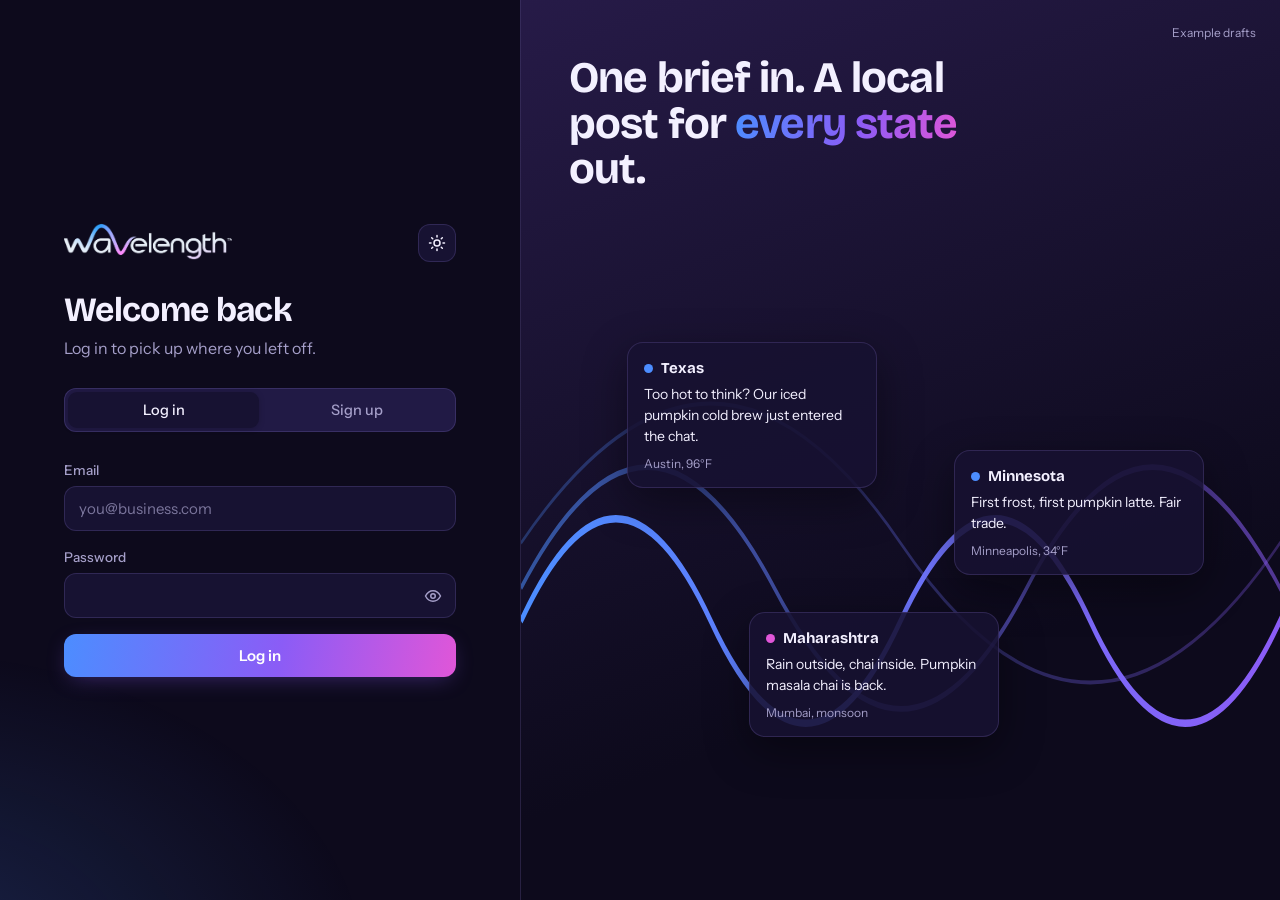
==== src/frontend/app.html @ 8ab07686 "changed ui, added login/logout" ====
<!DOCTYPE html>
<html lang="en" data-theme="dark">
<head>
<meta charset="UTF-8" />
<meta name="viewport" content="width=device-width, initial-scale=1" />
<title>Wavelength</title>
<link rel="preconnect" href="https://fonts.googleapis.com">
<link rel="preconnect" href="https://fonts.gstatic.com" crossorigin>
<link href="https://fonts.googleapis.com/css2?family=Bricolage+Grotesque:opsz,wght@12..96,200..800&family=Instrument+Sans:wght@400;500;600&family=JetBrains+Mono:wght@400;500&display=swap" rel="stylesheet">
<link rel="stylesheet" href="styles.css">
<script src="js/common.js"></script>
</head>
<body class="app">
<div class="shell">

  <!-- ============ LEFT: chat ============ -->
  <aside class="chat">
    <header class="chat-head">
      <a class="brand" href="app.html" aria-label="Wavelength">
        <span class="logo-crop"><img src="assets/logo.png" alt="Wavelength"
          onerror="this.parentNode.outerHTML='<span class=&quot;wordmark-text&quot;>Wavelength</span>'" /></span>
      </a>
      <div class="right">
        <button class="icon-btn theme-toggle" type="button" aria-label="Switch between dark and light theme">
          <svg class="sun" viewBox="0 0 24 24" fill="none" stroke="currentColor" stroke-width="2" stroke-linecap="round"><circle cx="12" cy="12" r="4"/><path d="M12 2v2M12 20v2M4.9 4.9l1.4 1.4M17.7 17.7l1.4 1.4M2 12h2M20 12h2M4.9 19.1l1.4-1.4M17.7 6.3l1.4-1.4"/></svg>
          <svg class="moon" viewBox="0 0 24 24" fill="none" stroke="currentColor" stroke-width="2" stroke-linecap="round" stroke-linejoin="round"><path d="M21 12.8A9 9 0 1 1 11.2 3a7 7 0 0 0 9.8 9.8z"/></svg>
        </button>
        <div class="profile-menu">
          <button class="icon-btn avatar" id="profile-icon-btn" type="button" aria-haspopup="true" aria-label="Account menu"><span id="avatar-letter">W</span></button>
          <div class="profile-dropdown" id="profile-dropdown">
            <div class="who"><b id="brand-name-display">Account</b><span id="email-display"></span></div>
            <a href="profile.html">Brand settings</a>
            <button id="logout-btn" type="button">Log out</button>
          </div>
        </div>
      </div>
    </header>

    <div class="messages" id="messages" aria-live="polite"></div>

    <form class="composer" id="composer" autocomplete="off">
      <div class="attachments" id="attachments"></div>
      <textarea id="prompt" rows="1" placeholder="What should we post about?" aria-label="Message"></textarea>
      <div class="composer-row">
        <button class="icon-btn" id="attach-btn" type="button" title="Add past posts as style examples (.txt, .md or .csv)" aria-label="Attach a file of past posts">
          <svg viewBox="0 0 24 24" fill="none" stroke="currentColor" stroke-width="2" stroke-linecap="round" stroke-linejoin="round"><path d="M21.4 11.1l-9.2 9.2a6 6 0 0 1-8.5-8.5l9.2-9.2a4 4 0 0 1 5.7 5.7l-9.2 9.2a2 2 0 0 1-2.8-2.8l8.5-8.5"/></svg>
        </button>
        <input type="file" id="file-input" accept=".txt,.md,.csv,text/plain,text/markdown,text/csv" multiple hidden />
        <div class="seg" id="content-type" role="radiogroup" aria-label="Content type">
          <button type="button" data-type="caption" aria-pressed="true">Caption</button>
          <button type="button" data-type="notification" aria-pressed="false">Notification</button>
          <button type="button" data-type="meme" aria-pressed="false">Meme</button>
        </div>
        <button class="send" id="send-btn" type="submit" aria-label="Send">
          <svg viewBox="0 0 24 24" fill="none" stroke="currentColor" stroke-width="2.2" stroke-linecap="round" stroke-linejoin="round"><path d="M12 19V5M5 12l7-7 7 7"/></svg>
        </button>
      </div>
    </form>
  </aside>

  <!-- ============ RIGHT: agent loop + results ============ -->
  <main class="stage-col">
    <section class="stage" id="stage">
      <div class="stage-top">
        <h2>Agent loop</h2>
        <span class="status" id="status" data-s="idle">Standing by</span>
      </div>
      <div class="loop-wrap">
        <svg id="loop" viewBox="0 0 900 290" role="img" aria-label="The steps the agent runs for every brief"></svg>
      </div>
      <div class="caption" id="caption" aria-live="polite">
        <h3 id="cap-title"></h3>
        <p id="cap-text"></p>
        <p class="cap-hint" id="cap-hint">Send a brief in the chat to run this for every state you promote in.</p>
      </div>
    </section>

    <details class="trace" id="trace" open>
      <summary>Run log</summary>
      <div class="trace-log" id="trace-log"></div>
    </details>

    <section class="results" id="results" aria-label="Drafts by state"></section>
    <div class="note" id="pipeline-note"></div>

    <section class="email-section" id="email-section" hidden>
      <h2>Send an update</h2>
      <p class="sub">Turns your selected drafts into one email for you to review.</p>
      <button class="btn-ghost" id="draft-email-btn" type="button">Draft email from selected taglines</button>

      <div class="email-draft-box" id="email-draft-box" hidden style="margin-top:16px">
        <div class="field">
          <label for="email-subject">Subject</label>
          <input id="email-subject" />
        </div>
        <div class="field">
          <label for="email-body">Body</label>
          <textarea id="email-body" rows="8"></textarea>
        </div>
        <div class="inline-note" id="email-draft-note"></div>
        <button class="btn" id="send-email-btn" type="button">Approve &amp; send</button>
        <div class="inline-note" id="email-send-note"></div>
      </div>
    </section>
  </main>
</div>

<script src="js/app.js"></script>
</body>
</html>
---- src/frontend/styles.css ----
/* ==========================================================================
   Wavelength — design tokens
   Dark is the default; [data-theme="light"] overrides. Theme is set on <html>
   by js/common.js before first paint.
   ========================================================================== */
:root, [data-theme="dark"] {
  --bg: #0D0A1C;
  --surface: #171232;
  --surface-2: #211A45;
  --line: rgba(170, 150, 255, .17);
  --text: #F3F0FF;
  --muted: #A59FC9;
  --blue: #4C8DFF;
  --violet: #8B5CF6;
  --magenta: #E056D8;
  --accent: var(--violet);
  --glow: rgba(139, 92, 246, .38);
  --ok: #5EEAA8;
  --warn: #FFC46B;
  --bad: #FF7A8A;
  --shadow: 0 14px 44px rgba(0, 0, 0, .4);
  --grad: linear-gradient(100deg, var(--blue), var(--violet) 55%, var(--magenta));
  color-scheme: dark;
}
[data-theme="light"] {
  --bg: #F6F4FF;
  --surface: #FFFFFF;
  --surface-2: #F1EDFF;
  --line: rgba(80, 55, 170, .15);
  --text: #1A1433;
  --muted: #655E8C;
  --blue: #2F6FE8;
  --violet: #7C4FD8;
  --magenta: #C13FC7;
  --glow: rgba(124, 79, 216, .24);
  --ok: #10996A;
  --warn: #A96A0F;
  --bad: #CF3049;
  --shadow: 0 12px 34px rgba(70, 45, 150, .13);
  color-scheme: light;
}
[data-country="India"] { --accent: var(--magenta); }

*, *::before, *::after { box-sizing: border-box; }
[hidden] { display: none !important; }
html, body { height: 100%; }
body {
  margin: 0;
  background: var(--bg);
  color: var(--text);
  font-family: 'Instrument Sans', system-ui, sans-serif;
  line-height: 1.5;
  -webkit-font-smoothing: antialiased;
}
body::before {
  content: "";
  position: fixed; inset: 0; z-index: -1; pointer-events: none;
  background:
    radial-gradient(900px 520px at 88% -10%, color-mix(in srgb, var(--violet) 26%, transparent), transparent 62%),
    radial-gradient(760px 520px at -8% 108%, color-mix(in srgb, var(--blue) 20%, transparent), transparent 62%);
}
h1, h2, h3 { font-family: 'Bricolage Grotesque', 'Instrument Sans', sans-serif; margin: 0; letter-spacing: -0.02em; }
button { font-family: inherit; color: inherit; }
:focus-visible { outline: 2px solid var(--accent); outline-offset: 2px; }

/* ---------- Logo (black-on-white PNG made theme-aware) ---------- */
.brand { display: inline-flex; text-decoration: none; color: var(--text); }
.logo-crop { position: relative; width: 168px; height: 40px; overflow: hidden; display: block; }
.logo-crop img { position: absolute; width: 186px; left: -9px; top: -25px; max-width: none; }
[data-theme="dark"] .logo-crop img { filter: invert(1) hue-rotate(180deg) saturate(1.3); mix-blend-mode: screen; }
[data-theme="light"] .logo-crop img { mix-blend-mode: multiply; }
.wordmark-text { font-family: 'Bricolage Grotesque', sans-serif; font-weight: 700; font-size: 24px; letter-spacing: -0.03em; background: var(--grad); -webkit-background-clip: text; background-clip: text; color: transparent; }

/* ---------- Buttons ---------- */
.btn {
  display: inline-flex; align-items: center; justify-content: center; gap: 8px;
  font-size: 15px; font-weight: 600;
  padding: 12px 20px; border: 0; border-radius: 12px;
  background: var(--grad); color: #fff; cursor: pointer;
  box-shadow: 0 6px 22px -6px var(--glow);
  transition: transform .15s ease, box-shadow .15s ease, opacity .15s;
}
.btn:hover { transform: translateY(-1px); box-shadow: 0 10px 28px -6px var(--glow); }
.btn:active { transform: translateY(0); }
.btn:disabled { opacity: .55; cursor: progress; transform: none; }
.btn.block { width: 100%; }
.btn-ghost {
  font-size: 13.5px; padding: 8px 14px; border-radius: 10px;
  background: var(--surface); border: 1px solid var(--line); color: var(--text); cursor: pointer;
  transition: border-color .15s, color .15s;
}
.btn-ghost:hover { border-color: var(--accent); color: var(--accent); }
.icon-btn {
  width: 38px; height: 38px; display: grid; place-items: center; flex: none;
  background: var(--surface); border: 1px solid var(--line); border-radius: 12px; cursor: pointer;
  transition: border-color .15s, transform .15s;
}
.icon-btn:hover { border-color: var(--accent); }
.icon-btn svg { width: 18px; height: 18px; }

/* Theme toggle: shows the icon of the theme you'd switch TO */
.theme-toggle .sun { display: none; }
[data-theme="dark"] .theme-toggle .sun { display: block; }
[data-theme="dark"] .theme-toggle .moon { display: none; }

/* ---------- Form fields ---------- */
.field { display: flex; flex-direction: column; gap: 6px; margin-bottom: 16px; }
.field > label { font-size: 13.5px; font-weight: 500; color: var(--muted); }
.field input, .field textarea, .field select {
  width: 100%; font-family: inherit; font-size: 15px; color: var(--text);
  padding: 12px 14px; background: var(--surface); border: 1px solid var(--line); border-radius: 12px;
  transition: border-color .15s, box-shadow .15s;
}
.field input::placeholder, .field textarea::placeholder { color: color-mix(in srgb, var(--muted) 70%, transparent); }
.field input:focus-visible, .field textarea:focus-visible { outline: none; border-color: var(--accent); box-shadow: 0 0 0 4px color-mix(in srgb, var(--accent) 22%, transparent); }
.field.invalid input { border-color: var(--bad); }
.field.invalid input:focus-visible { box-shadow: 0 0 0 4px color-mix(in srgb, var(--bad) 22%, transparent); }
.field.valid input { border-color: color-mix(in srgb, var(--ok) 60%, var(--line)); }
.field-msg { font-size: 13px; min-height: 0; color: var(--bad); display: none; }
.field.invalid .field-msg { display: block; }
.field-msg button { background: none; border: 0; padding: 0; color: var(--accent); text-decoration: underline; cursor: pointer; font-size: inherit; }
.input-wrap { position: relative; }
.input-wrap input { padding-right: 46px; }
.reveal-btn {
  position: absolute; right: 6px; top: 50%; transform: translateY(-50%);
  width: 34px; height: 34px; border: 0; border-radius: 8px; background: none; color: var(--muted); cursor: pointer;
  display: grid; place-items: center;
}
.reveal-btn:hover { color: var(--text); }
.reveal-btn svg { width: 18px; height: 18px; }
.form-error { color: var(--bad); font-size: 14px; margin: 0 0 14px; padding: 10px 12px; border-radius: 10px; background: color-mix(in srgb, var(--bad) 12%, transparent); border: 1px solid color-mix(in srgb, var(--bad) 35%, transparent); display: none; }
.form-error.show { display: block; }

/* ---------- Segmented control ---------- */
.seg { display: inline-flex; padding: 3px; gap: 2px; background: var(--surface-2); border: 1px solid var(--line); border-radius: 12px; }
.seg button {
  font-size: 13.5px; font-weight: 500; padding: 6px 12px; border: 0; border-radius: 9px;
  background: transparent; color: var(--muted); cursor: pointer; transition: background .15s, color .15s;
}
.seg button[aria-pressed="true"] { background: var(--surface); color: var(--text); box-shadow: 0 1px 6px rgba(0,0,0,.18); }
.seg.full { display: flex; }
.seg.full button { flex: 1; padding: 9px 12px; font-size: 14.5px; }

/* ==========================================================================
   Auth
   ========================================================================== */
.auth { min-height: 100vh; display: grid; grid-template-columns: minmax(360px, 520px) 1fr; }
.auth-side { display: flex; flex-direction: column; justify-content: center; padding: 40px clamp(24px, 5vw, 72px); gap: 28px; }
.auth-side h1 { font-size: 34px; font-weight: 700; line-height: 1.1; }
.auth-side .sub { color: var(--muted); margin: 8px 0 0; }
.auth-top { display: flex; align-items: center; justify-content: space-between; }
.auth-form { display: none; flex-direction: column; }
.auth-form.active { display: flex; }
.rules { list-style: none; margin: -4px 0 16px; padding: 0; display: grid; gap: 4px; font-size: 13px; color: var(--muted); }
.rules li { display: flex; align-items: center; gap: 8px; }
.rules li::before { content: ""; width: 14px; height: 14px; border-radius: 50%; border: 1.5px solid var(--line); flex: none; transition: all .15s; }
.rules li.ok { color: var(--text); }
.rules li.ok::before { background: var(--ok); border-color: var(--ok); box-shadow: inset 0 0 0 3px var(--surface); }
.meter { display: grid; grid-template-columns: repeat(4, 1fr); gap: 4px; margin: -4px 0 12px; }
.meter i { height: 4px; border-radius: 4px; background: var(--surface-2); transition: background .2s; }
.meter[data-score="1"] i:nth-child(-n+1) { background: var(--bad); }
.meter[data-score="2"] i:nth-child(-n+2) { background: var(--warn); }
.meter[data-score="3"] i:nth-child(-n+3) { background: var(--blue); }
.meter[data-score="4"] i:nth-child(-n+4) { background: var(--ok); }

.auth-art { position: relative; overflow: hidden; border-left: 1px solid var(--line); background: linear-gradient(160deg, color-mix(in srgb, var(--violet) 20%, var(--bg)), var(--bg) 70%); }
.auth-art h2 { position: absolute; left: 48px; top: 56px; max-width: 420px; font-size: clamp(30px, 3.4vw, 48px); line-height: 1.05; font-weight: 700; z-index: 2; }
.auth-art h2 span { background: var(--grad); -webkit-background-clip: text; background-clip: text; color: transparent; }
.waves { position: absolute; inset: auto 0 0 0; height: 62%; }
.waves svg { position: absolute; left: 0; bottom: 0; width: 200%; height: 100%; animation: drift 22s linear infinite; }
.waves svg:nth-child(2) { animation-duration: 34s; opacity: .55; bottom: 6%; }
.waves svg:nth-child(3) { animation-duration: 48s; opacity: .3; bottom: 14%; }
@keyframes drift { to { transform: translateX(-50%); } }
.float-card {
  position: absolute; z-index: 2; max-width: 250px; padding: 14px 16px;
  background: color-mix(in srgb, var(--surface) 88%, transparent); border: 1px solid var(--line);
  border-radius: 16px; box-shadow: var(--shadow); font-size: 14px;
  animation: bob 6s ease-in-out infinite;
}
.float-card b { display: flex; align-items: center; gap: 8px; font-family: 'Bricolage Grotesque', sans-serif; font-size: 15px; margin-bottom: 4px; }
.float-card b::before { content: ""; width: 9px; height: 9px; border-radius: 50%; background: var(--accent); }
.float-card.india { --accent: var(--magenta); }
.float-card.us { --accent: var(--blue); }
.float-card small { display: block; margin-top: 8px; color: var(--muted); font-size: 12px; }
.fc1 { left: 14%; top: 38%; }
.fc2 { right: 10%; top: 50%; animation-delay: -2s; }
.fc3 { left: 30%; top: 68%; animation-delay: -4s; }
@keyframes bob { 50% { transform: translateY(-10px); } }
.art-caption { position: absolute; right: 24px; top: 24px; font-size: 12px; color: var(--muted); z-index: 2; }
@media (max-width: 900px) { .auth { grid-template-columns: 1fr; } .auth-art { display: none; } }

/* ==========================================================================
   Profile / onboarding
   ========================================================================== */
.page { max-width: 640px; margin: 0 auto; padding: 28px 24px 80px; }
.page-head { display: flex; align-items: center; justify-content: space-between; margin-bottom: 36px; }
.page-head .right { display: flex; gap: 8px; align-items: center; }
.page h1 { font-size: 34px; margin-bottom: 6px; }
.page .sub { color: var(--muted); margin: 0 0 28px; }
.row-2 { display: grid; grid-template-columns: 1fr 1fr; gap: 12px; }
.states-grid { display: grid; grid-template-columns: 1fr 1fr; gap: 18px; }
.state-group-label { font-size: 13px; color: var(--muted); margin-bottom: 8px; font-weight: 500; }
.state-checkbox {
  display: inline-flex; align-items: center; margin: 0 6px 8px 0; padding: 8px 14px; cursor: pointer;
  background: var(--surface); border: 1px solid var(--line); border-radius: 999px; font-size: 14.5px;
  transition: all .15s; user-select: none;
}
.state-checkbox input { position: absolute; opacity: 0; pointer-events: none; }
.state-checkbox:hover { border-color: var(--accent); }
.state-checkbox:has(input:checked) { background: var(--grad); color: #fff; border-color: transparent; box-shadow: 0 4px 16px -4px var(--glow); }
.state-checkbox:has(input:focus-visible) { outline: 2px solid var(--accent); outline-offset: 2px; }
@media (max-width: 520px) { .row-2, .states-grid { grid-template-columns: 1fr; } }

/* ==========================================================================
   App shell: chat on the left, agent loop on the right
   ========================================================================== */
body.app { overflow: hidden; }
.shell { height: 100vh; display: grid; grid-template-columns: minmax(360px, 34%) 1fr; }

/* ---- Chat ---- */
.chat { display: flex; flex-direction: column; min-height: 0; border-right: 1px solid var(--line); background: color-mix(in srgb, var(--surface) 55%, transparent); }
.chat-head { display: flex; align-items: center; justify-content: space-between; padding: 14px 18px; border-bottom: 1px solid var(--line); }
.chat-head .right { display: flex; gap: 8px; align-items: center; }
.profile-menu { position: relative; }
.avatar { font-family: 'Bricolage Grotesque', sans-serif; font-weight: 700; background: var(--grad); color: #fff; border: 0; }
.profile-dropdown {
  display: none; position: absolute; right: 0; top: calc(100% + 8px); min-width: 190px; z-index: 30;
  background: var(--surface); border: 1px solid var(--line); border-radius: 14px; box-shadow: var(--shadow); overflow: hidden; flex-direction: column;
}
.profile-dropdown.open { display: flex; }
.profile-dropdown .who { padding: 12px 14px; font-size: 13px; color: var(--muted); border-bottom: 1px solid var(--line); }
.profile-dropdown .who b { display: block; color: var(--text); font-size: 14.5px; }
.profile-dropdown a, .profile-dropdown button { font-size: 14px; padding: 10px 14px; text-align: left; background: none; border: 0; text-decoration: none; color: var(--text); cursor: pointer; }
.profile-dropdown a:hover, .profile-dropdown button:hover { background: var(--surface-2); }

.messages { flex: 1; min-height: 0; overflow-y: auto; padding: 22px 18px; display: flex; flex-direction: column; gap: 14px; scroll-behavior: smooth; }
.msg { display: flex; gap: 10px; max-width: 92%; animation: pop .25s ease both; }
.msg.user { align-self: flex-end; flex-direction: row-reverse; }
.orb { width: 28px; height: 28px; border-radius: 50%; flex: none; background: var(--grad); box-shadow: 0 0 16px var(--glow); margin-top: 2px; }
.bubble { padding: 11px 14px; border-radius: 16px; font-size: 15px; background: var(--surface); border: 1px solid var(--line); border-top-left-radius: 6px; overflow-wrap: anywhere; }
.msg.user .bubble { background: var(--grad); color: #fff; border: 0; border-top-left-radius: 16px; border-top-right-radius: 6px; }
.bubble p { margin: 0; }
.bubble p + p { margin-top: 8px; }
.bubble .chips { display: flex; flex-wrap: wrap; gap: 6px; margin-top: 10px; }
.chip-btn { font-size: 13px; padding: 6px 12px; border-radius: 999px; background: var(--surface-2); border: 1px solid var(--line); cursor: pointer; text-align: left; transition: border-color .15s; }
.chip-btn:hover { border-color: var(--accent); }
.msg.user .file-tag { display: inline-block; margin-top: 6px; font-size: 12.5px; padding: 3px 9px; border-radius: 999px; background: rgba(255,255,255,.22); }
.typing { display: inline-flex; gap: 4px; padding: 4px 0; }
.typing i { width: 7px; height: 7px; border-radius: 50%; background: var(--muted); animation: blink 1.1s infinite; }
.typing i:nth-child(2) { animation-delay: .15s; } .typing i:nth-child(3) { animation-delay: .3s; }
@keyframes blink { 0%, 80%, 100% { opacity: .25; transform: translateY(0); } 40% { opacity: 1; transform: translateY(-3px); } }
@keyframes pop { from { opacity: 0; transform: translateY(8px) scale(.98); } }

.composer { margin: 0 14px 16px; padding: 12px; background: var(--surface); border: 1px solid var(--line); border-radius: 20px; box-shadow: var(--shadow); transition: border-color .15s, box-shadow .15s; }
.composer:focus-within { border-color: var(--accent); box-shadow: var(--shadow), 0 0 0 4px color-mix(in srgb, var(--accent) 18%, transparent); }
.composer.drag { border-color: var(--magenta); border-style: dashed; }
.composer textarea { width: 100%; resize: none; border: 0; background: transparent; color: var(--text); font: inherit; font-size: 15px; line-height: 1.45; padding: 4px 4px 8px; max-height: 160px; outline: none; }
.composer textarea::placeholder { color: color-mix(in srgb, var(--muted) 75%, transparent); }
.attachments { display: flex; flex-wrap: wrap; gap: 6px; }
.attachments:not(:empty) { margin-bottom: 8px; }
.attach-chip { display: inline-flex; align-items: center; gap: 8px; font-size: 13px; padding: 5px 6px 5px 11px; border-radius: 999px; background: var(--surface-2); border: 1px solid var(--line); }
.attach-chip small { color: var(--muted); }
.attach-chip button { width: 20px; height: 20px; border-radius: 50%; border: 0; background: color-mix(in srgb, var(--muted) 25%, transparent); cursor: pointer; line-height: 1; font-size: 14px; }
.attach-chip button:hover { background: var(--bad); color: #fff; }
.composer-row { display: flex; align-items: center; gap: 8px; }
.composer-row .seg { margin-left: 2px; }
.composer-row .seg button { padding: 5px 10px; font-size: 13px; }
.send { margin-left: auto; width: 40px; height: 40px; border-radius: 12px; border: 0; background: var(--grad); color: #fff; cursor: pointer; display: grid; place-items: center; box-shadow: 0 6px 18px -6px var(--glow); transition: transform .15s, opacity .15s; }
.send:hover { transform: translateY(-1px) rotate(-6deg); }
.send:disabled { opacity: .45; cursor: progress; transform: none; }
.send svg { width: 18px; height: 18px; }
.hint { text-align: center; font-size: 12px; color: var(--muted); margin: -6px 0 12px; }

/* ---- Stage ---- */
.stage-col { min-width: 0; min-height: 0; overflow-y: auto; padding: 22px clamp(18px, 3vw, 40px) 60px; }
.stage-top { display: flex; align-items: center; justify-content: space-between; margin-bottom: 4px; }
.stage-top h2 { font-size: 22px; font-weight: 700; }
.status { display: inline-flex; align-items: center; gap: 8px; font-size: 13px; padding: 5px 12px; border-radius: 999px; background: var(--surface); border: 1px solid var(--line); color: var(--muted); }
.status::before { content: ""; width: 8px; height: 8px; border-radius: 50%; background: var(--muted); }
.status[data-s="running"] { color: var(--text); }
.status[data-s="running"]::before { background: var(--warn); animation: blink 1s infinite; }
.status[data-s="done"]::before { background: var(--ok); }
.status[data-s="error"]::before { background: var(--bad); }

.stage { position: relative; }
.loop-wrap { margin: 0 auto; width: 100%; transition: width .55s cubic-bezier(.4,0,.2,1); }
.stage.compact .loop-wrap { width: 78%; }
#loop { display: block; width: 100%; height: auto; overflow: visible; }
#loop .track { fill: none; stroke: var(--line); stroke-width: 3; stroke-linecap: round; }
#loop .track.ret { stroke-dasharray: 3 9; }
#loop .lit { fill: none; stroke: url(#loop-grad); stroke-width: 4; stroke-linecap: round; filter: drop-shadow(0 0 6px var(--glow)); }
#loop .node .halo { fill: var(--accent); opacity: 0; transform-box: fill-box; transform-origin: center; }
#loop .node .disc { fill: var(--surface-2); stroke: var(--line); stroke-width: 2; transition: fill .3s, stroke .3s; }
#loop .node .emoji { font-size: 22px; text-anchor: middle; dominant-baseline: central; transition: opacity .3s; opacity: .55; }
#loop .node .lbl { font-family: 'Instrument Sans', sans-serif; font-size: 14px; font-weight: 500; text-anchor: middle; fill: var(--muted); transition: fill .3s; }
#loop .node.active .disc { stroke: var(--violet); fill: var(--surface); }
#loop .node.active .halo { animation: ping 1.2s ease-out infinite; }
#loop .node.active .emoji, #loop .node.done .emoji { opacity: 1; }
#loop .node.active .lbl, #loop .node.done .lbl { fill: var(--text); }
#loop .node.done .disc { fill: color-mix(in srgb, var(--violet) 35%, var(--surface)); stroke: var(--violet); }
#loop .node.error .disc { stroke: var(--bad); fill: color-mix(in srgb, var(--bad) 20%, var(--surface)); }
#loop .pulse-core { fill: #fff; }
#loop .pulse-glow { fill: var(--magenta); opacity: .5; filter: blur(5px); }
#loop .ret-label { font-size: 13px; fill: var(--muted); text-anchor: middle; }
@keyframes ping { 0% { opacity: .45; transform: scale(.8); } 100% { opacity: 0; transform: scale(1.5); } }

.caption { text-align: center; min-height: 74px; margin-top: 4px; }
.caption h3 { font-size: 19px; font-weight: 600; }
.caption p { margin: 4px auto 0; max-width: 46ch; color: var(--muted); font-size: 15px; }
.caption .cap-hint { margin-top: 10px; font-size: 13.5px; color: var(--accent); font-weight: 500; }
.stage.compact .caption { display: none; }

.trace { margin: 18px 0 8px; background: var(--surface); border: 1px solid var(--line); border-radius: 14px; overflow: hidden; }
.trace summary { cursor: pointer; padding: 10px 14px; font-size: 13.5px; font-weight: 500; color: var(--muted); list-style: none; display: flex; justify-content: space-between; }
.trace summary::-webkit-details-marker { display: none; }
.trace summary::after { content: "Show"; }
.trace[open] summary::after { content: "Hide"; }
.trace-log { padding: 4px 14px 14px; font-family: 'JetBrains Mono', ui-monospace, monospace; font-size: 12.5px; display: grid; gap: 5px; max-height: 190px; overflow-y: auto; }
.tl { display: grid; grid-template-columns: 46px 64px 1fr; gap: 8px; animation: pop .2s ease both; }
.tl .t { color: var(--muted); }
.tl .tag { color: var(--accent); font-weight: 500; }
.tl .msg { overflow-wrap: anywhere; }
.tl.err .msg { color: var(--bad); }
.tl.idle { display: block; color: var(--muted); }

.results { display: grid; grid-template-columns: repeat(auto-fill, minmax(300px, 1fr)); gap: 16px; margin-top: 18px; }
.state-card { display: flex; flex-direction: column; background: var(--surface); border: 1px solid var(--line); border-radius: 18px; overflow: hidden; animation: pop .35s ease both; }
.state-card.ghost { background: transparent; border-style: dashed; min-height: 130px; align-items: center; justify-content: center; text-align: center; color: var(--muted); padding: 18px; animation: none; }
.state-card.ghost b { color: var(--text); font-family: 'Bricolage Grotesque', sans-serif; font-size: 17px; }
.state-card.skeleton { min-height: 200px; padding: 18px; gap: 10px; }
.skel { border-radius: 8px; background: linear-gradient(90deg, var(--surface-2) 25%, color-mix(in srgb, var(--violet) 22%, var(--surface-2)) 50%, var(--surface-2) 75%); background-size: 200% 100%; animation: shimmer 1.3s linear infinite; height: 14px; }
@keyframes shimmer { to { background-position: -200% 0; } }
.state-card-head { display: flex; align-items: center; justify-content: space-between; gap: 8px; padding: 14px 16px 6px; }
.state-name { font-family: 'Bricolage Grotesque', sans-serif; font-size: 20px; font-weight: 700; display: flex; align-items: center; gap: 8px; }
.state-name::before { content: ""; width: 10px; height: 10px; border-radius: 50%; background: var(--accent); box-shadow: 0 0 12px var(--accent); }
.regen-btn { font-size: 12.5px; padding: 5px 10px; background: none; border: 1px solid var(--line); border-radius: 9px; cursor: pointer; color: var(--muted); }
.regen-btn:hover { border-color: var(--accent); color: var(--accent); }
.ctx { display: flex; flex-wrap: wrap; gap: 6px; padding: 0 16px 8px; }
.ctx span { font-size: 12.5px; padding: 3px 9px; border-radius: 999px; background: var(--surface-2); color: var(--muted); max-width: 100%; overflow: hidden; text-overflow: ellipsis; white-space: nowrap; }
.candidate-list { padding: 4px 12px 12px; display: grid; gap: 8px; }
.candidate-row { padding: 12px; border-radius: 12px; border: 1px solid transparent; background: var(--surface-2); display: grid; gap: 10px; transition: border-color .15s; }
.candidate-row.selected { border-color: var(--accent); background: color-mix(in srgb, var(--accent) 14%, var(--surface-2)); }
.candidate-text { font-size: 14.5px; }
.candidate-actions { display: flex; align-items: center; gap: 6px; }
.thumb { width: 34px; height: 30px; font-size: 14px; background: var(--surface); border: 1px solid var(--line); border-radius: 9px; cursor: pointer; }
.thumb.active { border-color: var(--accent); background: color-mix(in srgb, var(--accent) 20%, var(--surface)); }
.use-btn { margin-left: auto; font-size: 13px; font-weight: 600; padding: 6px 13px; border-radius: 9px; border: 0; cursor: pointer; background: var(--text); color: var(--bg); }
.candidate-row.selected .use-btn { background: var(--accent); color: #fff; }

.note { margin-top: 18px; font-size: 13px; color: var(--muted); padding-left: 12px; border-left: 2px solid var(--accent); }
.note:empty { display: none; }
.email-section { margin-top: 26px; padding: 20px; background: var(--surface); border: 1px solid var(--line); border-radius: 18px; animation: pop .3s ease both; }
.email-section h2 { font-size: 20px; margin-bottom: 4px; }
.email-section .sub { margin: 0 0 14px; color: var(--muted); font-size: 14px; }
.inline-note { font-size: 13px; color: var(--muted); margin: 8px 0; min-height: 18px; }

/* ---- Small screens: stack chat above the stage ---- */
@media (max-width: 900px) {
  body.app { overflow: auto; }
  .shell { height: auto; grid-template-columns: 1fr; }
  .chat { height: 78vh; border-right: 0; border-bottom: 1px solid var(--line); }
  .stage-col { overflow: visible; }
  .stage.compact .loop-wrap { width: 100%; }
}
@media (max-width: 600px) {
  #loop .node .lbl { font-size: 27px; }
  #loop .node .emoji { font-size: 30px; }
  #loop .ret-label { font-size: 24px; }
  .caption h3 { font-size: 18px; }
  .stage-col { padding-inline: 16px; }
}
@media (prefers-reduced-motion: reduce) {
  *, *::before, *::after { animation-duration: .001ms !important; animation-iteration-count: 1 !important; transition-duration: .001ms !important; scroll-behavior: auto !important; }
}
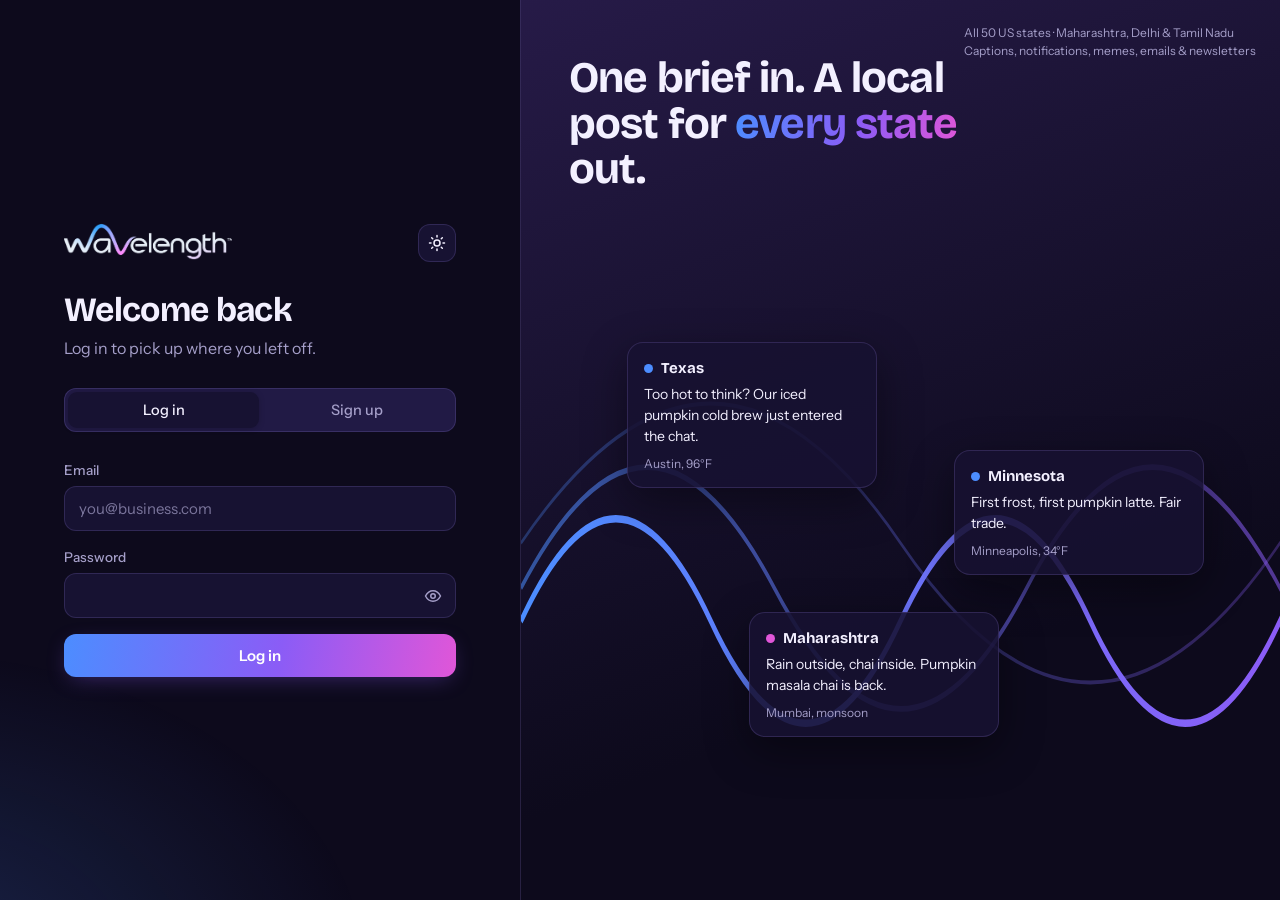
==== commit b9c9d14b: "integrated hf model, and some data about states" ====
--- a/src/frontend/app.html
+++ b/src/frontend/app.html
@@ -30,6 +30,7 @@
           <div class="profile-dropdown" id="profile-dropdown">
             <div class="who"><b id="brand-name-display">Account</b><span id="email-display"></span></div>
             <a href="profile.html">Brand settings</a>
+            <a href="history.html">History</a>
             <button id="logout-btn" type="button">Log out</button>
           </div>
         </div>
@@ -50,6 +51,8 @@
           <button type="button" data-type="caption" aria-pressed="true">Caption</button>
           <button type="button" data-type="notification" aria-pressed="false">Notification</button>
           <button type="button" data-type="meme" aria-pressed="false">Meme</button>
+          <button type="button" data-type="email" aria-pressed="false">Email</button>
+          <button type="button" data-type="newsletter" aria-pressed="false">Newsletter</button>
         </div>
         <button class="send" id="send-btn" type="submit" aria-label="Send">
           <svg viewBox="0 0 24 24" fill="none" stroke="currentColor" stroke-width="2.2" stroke-linecap="round" stroke-linejoin="round"><path d="M12 19V5M5 12l7-7 7 7"/></svg>
@@ -75,13 +78,9 @@
       </div>
     </section>
 
-    <details class="trace" id="trace" open>
-      <summary>Run log</summary>
-      <div class="trace-log" id="trace-log"></div>
-    </details>
-
     <section class="results" id="results" aria-label="Drafts by state"></section>
     <div class="note" id="pipeline-note"></div>
+    <button class="btn-ghost" id="retry-generation" type="button" hidden>Retry last brief</button>
 
     <section class="email-section" id="email-section" hidden>
       <h2>Send an update</h2>
--- a/src/frontend/styles.css
+++ b/src/frontend/styles.css
@@ -372,3 +372,15 @@
 @media (prefers-reduced-motion: reduce) {
   *, *::before, *::after { animation-duration: .001ms !important; animation-iteration-count: 1 !important; transition-duration: .001ms !important; scroll-behavior: auto !important; }
 }
+
+.history-entry {padding: 16px; margin-bottom: 16px; border: 1px solid var(--border); border-radius: 12px;}
+.history-copy, .candidate-text {white-space: pre-wrap;}
+#content-type {flex-wrap: wrap;}
+
+.candidate-text, .history-copy {white-space: normal;}
+.candidate-text ul, .candidate-text ol, .history-copy ul, .history-copy ol {padding-left: 1.4em;}
+.candidate-text p, .history-copy p {margin: .6em 0;}
+
+.source-context {font-size: .85rem; margin-bottom: 12px;}
+.source-context summary {cursor: pointer;}
+.source-context pre {white-space: pre-wrap; overflow-wrap: anywhere;}
